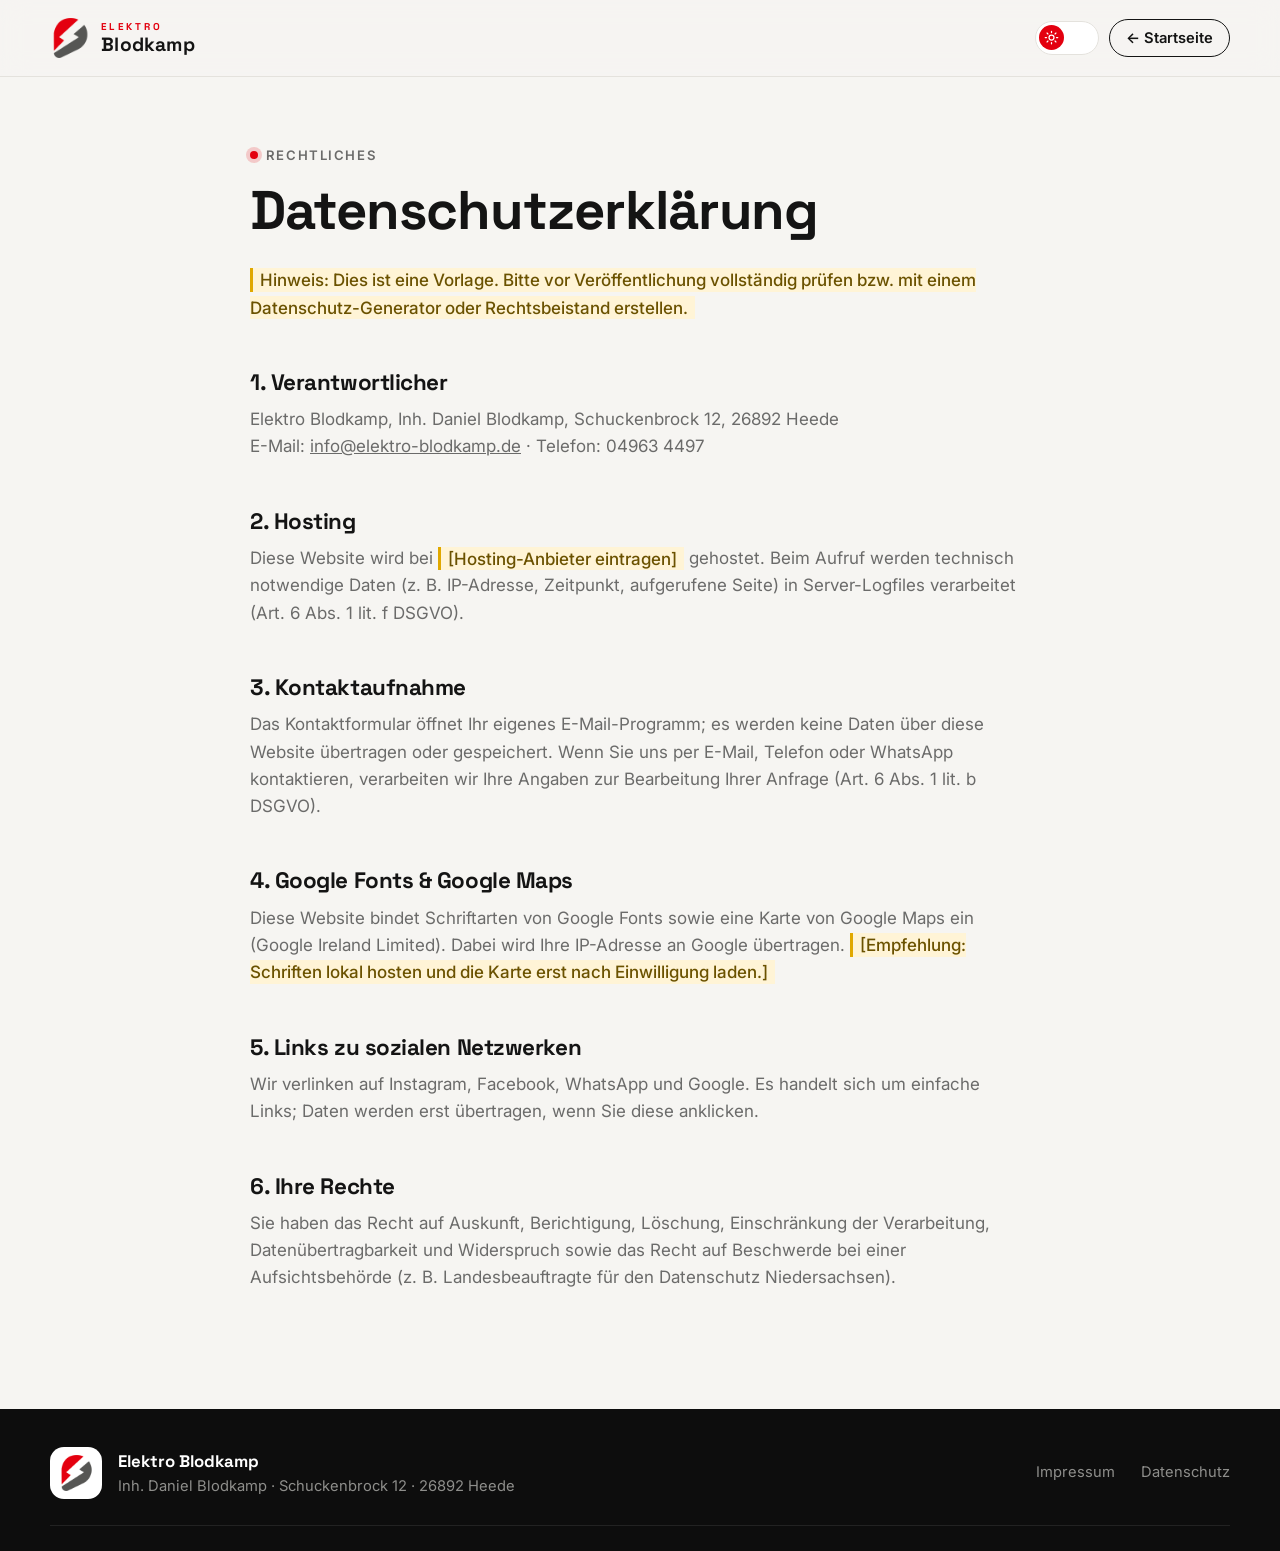
==== datenschutz.html @ ff8bacea "Website Elektro Blodkamp Co-Authored-By: Claude Opus 5.5 <noreply@anthropic.com>" ====
<!doctype html>
<html lang="de">
<head>
  <meta charset="utf-8">
  <meta name="viewport" content="width=device-width, initial-scale=1">
  <title>Datenschutz – Elektro Blodkamp</title>
  <meta name="robots" content="noindex">
  <link rel="icon" type="image/png" href="assets/logo.png">
  <link rel="preconnect" href="https://fonts.googleapis.com">
  <link rel="preconnect" href="https://fonts.gstatic.com" crossorigin>
  <link href="https://fonts.googleapis.com/css2?family=Space+Grotesk:wght@500;600;700&family=Inter:wght@400;500;600&display=swap" rel="stylesheet">
  <script>
    (function () {
      var t = null;
      try { t = localStorage.getItem('theme'); } catch (e) {}
      if (!t) t = window.matchMedia && matchMedia('(prefers-color-scheme: dark)').matches ? 'dark' : 'light';
      document.documentElement.setAttribute('data-theme', t);
    })();
  </script>
  <link rel="stylesheet" href="styles.css">
</head>
<body>
  <header class="nav is-scrolled">
    <div class="container nav__inner">
      <a href="index.html" class="brand" aria-label="Zur Startseite">
        <img src="assets/logo.png" alt="" width="40" height="40" class="logo-l">
        <img src="assets/logo-dark.png" alt="" width="40" height="40" class="logo-d">
        <span class="brand__text"><small>Elektro</small>Blodkamp</span>
      </a>
      <div class="nav__actions">
        <button class="theme-toggle" type="button" aria-label="Dunklen Modus aktivieren" aria-pressed="false">
          <span class="theme-toggle__knob">
            <svg class="i-sun" viewBox="0 0 24 24" aria-hidden="true"><circle cx="12" cy="12" r="4"/><path d="M12 2v2M12 20v2M4.9 4.9l1.4 1.4M17.7 17.7l1.4 1.4M2 12h2M20 12h2M4.9 19.1l1.4-1.4M17.7 6.3l1.4-1.4"/></svg>
            <svg class="i-moon" viewBox="0 0 24 24" aria-hidden="true"><path d="M21 12.8A9 9 0 1 1 11.2 3a7 7 0 0 0 9.8 9.8Z"/></svg>
          </span>
        </button>
        <a href="index.html" class="btn btn--small btn--ghost">← Startseite</a>
      </div>
    </div>
  </header>

  <main class="legal">
    <div class="container">
      <p class="eyebrow"><span class="dot"></span>Rechtliches</p>
      <h1>Datenschutzerklärung</h1>
      <p><span class="todo">Hinweis: Dies ist eine Vorlage. Bitte vor Veröffentlichung vollständig prüfen bzw. mit einem Datenschutz-Generator oder Rechtsbeistand erstellen.</span></p>

      <h2>1. Verantwortlicher</h2>
      <p>Elektro Blodkamp, Inh. Daniel Blodkamp, Schuckenbrock 12, 26892 Heede<br>
         E-Mail: <a href="mailto:info@elektro-blodkamp.de">info@elektro-blodkamp.de</a> · Telefon: 04963 4497</p>

      <h2>2. Hosting</h2>
      <p>Diese Website wird bei <span class="todo">[Hosting-Anbieter eintragen]</span> gehostet. Beim Aufruf werden technisch notwendige Daten (z. B. IP-Adresse, Zeitpunkt, aufgerufene Seite) in Server-Logfiles verarbeitet (Art. 6 Abs. 1 lit. f DSGVO).</p>

      <h2>3. Kontaktaufnahme</h2>
      <p>Das Kontaktformular öffnet Ihr eigenes E-Mail-Programm; es werden keine Daten über diese Website übertragen oder gespeichert. Wenn Sie uns per E-Mail, Telefon oder WhatsApp kontaktieren, verarbeiten wir Ihre Angaben zur Bearbeitung Ihrer Anfrage (Art. 6 Abs. 1 lit. b DSGVO).</p>

      <h2>4. Google Fonts &amp; Google Maps</h2>
      <p>Diese Website bindet Schriftarten von Google Fonts sowie eine Karte von Google Maps ein (Google Ireland Limited). Dabei wird Ihre IP-Adresse an Google übertragen. <span class="todo">[Empfehlung: Schriften lokal hosten und die Karte erst nach Einwilligung laden.]</span></p>

      <h2>5. Links zu sozialen Netzwerken</h2>
      <p>Wir verlinken auf Instagram, Facebook, WhatsApp und Google. Es handelt sich um einfache Links; Daten werden erst übertragen, wenn Sie diese anklicken.</p>

      <h2>6. Ihre Rechte</h2>
      <p>Sie haben das Recht auf Auskunft, Berichtigung, Löschung, Einschränkung der Verarbeitung, Datenübertragbarkeit und Widerspruch sowie das Recht auf Beschwerde bei einer Aufsichtsbehörde (z. B. Landesbeauftragte für den Datenschutz Niedersachsen).</p>
    </div>
  </main>

  <footer class="footer">
    <div class="container footer__inner">
      <div class="footer__brand">
        <span class="footer__logo"><img src="assets/logo.png" alt="" width="36" height="36"></span>
        <div><strong>Elektro Blodkamp</strong><span>Inh. Daniel Blodkamp · Schuckenbrock 12 · 26892 Heede</span></div>
      </div>
      <nav class="footer__links" aria-label="Rechtliches">
        <a href="impressum.html">Impressum</a>
        <a href="datenschutz.html">Datenschutz</a>
      </nav>
    </div>
  </footer>
  <script src="theme.js"></script>
</body>
</html>
---- styles.css ----
/* ===== Tokens ===== */
:root {
  --red: #E3000F;
  --red-dark: #B8000C;
  --grey: #575756;
  --ink: #141414;
  --ink-2: #1E1E1E;
  --text: #2B2B2B;
  --muted: #6B6B6A;
  --bg: #F6F5F2;
  --surface: #FFFFFF;
  --line: #E4E2DD;
  --night: #141414;
  --on-ink: #FFFFFF;
  --nav-bg: rgba(246, 245, 242, .82);
  --soft: #EFEDE8;
  --field-focus: #FFFFFF;
  --about-a: #FFFFFF;
  --about-b: #ECEAE5;
  --ok-bg: #E7F6EE;
  --mid-bg: #FFF5D9;
  --high-bg: #FDE6E7;
  --radius: 22px;
  --shadow: 0 20px 50px -20px rgba(20, 20, 20, .25);
  --font-head: "Space Grotesk", system-ui, sans-serif;
  --font-body: "Inter", system-ui, sans-serif;
  --ease: cubic-bezier(.2, .7, .2, 1);
}

/* ===== Dark Mode ===== */
:root[data-theme="dark"] {
  color-scheme: dark;
  --ink: #F3F2EF;
  --on-ink: #111112;
  --text: #D9D8D4;
  --muted: #9E9D99;
  --bg: #0E0E0F;
  --surface: #18181A;
  --line: #2A2A2D;
  --night: #050506;
  --ink-2: #141416;
  --nav-bg: rgba(14, 14, 15, .82);
  --soft: #131315;
  --field-focus: #1F1F22;
  --about-a: #1E1E21;
  --about-b: #121214;
  --ok-bg: #102A1D;
  --mid-bg: #2E2508;
  --high-bg: #33090C;
  --shadow: 0 20px 50px -20px rgba(0, 0, 0, .7);
}
[data-theme="dark"] .section--dark, [data-theme="dark"] .section--contact,
[data-theme="dark"] .ticker { border-block: 1px solid var(--line); }
[data-theme="dark"] .card--featured { background: linear-gradient(160deg, #2A0709 0%, #18181A 70%); border-color: rgba(227, 0, 15, .35); }
[data-theme="dark"] .card--featured .card__num { color: #3A1A1C; }
[data-theme="dark"] .hero__grid { opacity: .35; }
[data-theme="dark"] .orb { opacity: .7; }
[data-theme="dark"] .form { border: 1px solid var(--line); }
[data-theme="dark"] .map iframe { filter: grayscale(1) invert(.92) hue-rotate(180deg) contrast(.9); }
[data-theme="dark"] .footer { background: #050506; border-top: 1px solid var(--line); }
[data-theme="dark"] .todo { background: #2E2508; color: #F5D27A; }

/* Logo-Varianten */
.logo-d { display: none !important; }
[data-theme="dark"] .logo-l { display: none !important; }
[data-theme="dark"] .logo-d { display: block !important; }

*, *::before, *::after { box-sizing: border-box; }
html { scroll-behavior: smooth; scroll-padding-top: 84px; }
body {
  margin: 0;
  font-family: var(--font-body);
  font-size: 17px;
  line-height: 1.6;
  color: var(--text);
  background: var(--bg);
  -webkit-font-smoothing: antialiased;
  overflow-x: hidden;
  transition: background-color .35s, color .35s;
}
img { max-width: 100%; height: auto; display: block; }
[hidden] { display: none !important; }
a { color: inherit; }
h1, h2, h3 { font-family: var(--font-head); color: var(--ink); line-height: 1.08; letter-spacing: -.02em; margin: 0 0 .5em; }
h1 { font-size: clamp(2.6rem, 6.4vw, 5.2rem); font-weight: 700; }
h2 { font-size: clamp(2rem, 4.2vw, 3.3rem); font-weight: 700; }
h3 { font-size: 1.35rem; font-weight: 600; }
p { margin: 0 0 1em; }
svg { width: 1.2em; height: 1.2em; fill: none; stroke: currentColor; stroke-width: 2; stroke-linecap: round; stroke-linejoin: round; }

.container { width: min(1180px, 100% - 32px); margin-inline: auto; }
.hl { color: var(--red); }

.eyebrow {
  display: inline-flex; align-items: center; gap: .6em;
  font-size: .82rem; font-weight: 600; letter-spacing: .12em; text-transform: uppercase;
  color: var(--grey); margin-bottom: 1.2em;
}
.eyebrow--light { color: #BDBDBA; }
.dot { width: 8px; height: 8px; border-radius: 50%; background: var(--red); box-shadow: 0 0 0 4px rgba(227, 0, 15, .18); }

/* ===== Buttons ===== */
.btn {
  display: inline-flex; align-items: center; justify-content: center; gap: .55em;
  padding: .95em 1.5em; border-radius: 999px; border: 1.5px solid transparent;
  font: 600 1rem var(--font-body); text-decoration: none; cursor: pointer;
  transition: transform .25s var(--ease), background .25s, box-shadow .25s, color .25s;
}
.btn svg { transition: transform .25s var(--ease); }
.btn:hover svg { transform: translateX(3px); }
.btn--red { background: var(--red); color: #fff; box-shadow: 0 10px 30px -10px rgba(227, 0, 15, .6); }
.btn--red:hover { background: var(--red-dark); transform: translateY(-2px); }
.btn--ghost { border-color: var(--ink); color: var(--ink); }
.btn--ghost:hover { background: var(--ink); color: var(--on-ink); }
.btn--small { padding: .6em 1.1em; font-size: .92rem; }
.btn--block { width: 100%; }
.btn:focus-visible, a:focus-visible, button:focus-visible, input:focus-visible, textarea:focus-visible { outline: 3px solid var(--red); outline-offset: 3px; }

/* ===== Nav ===== */
.nav {
  position: fixed; inset: 0 0 auto; z-index: 50;
  transition: background .3s, box-shadow .3s, backdrop-filter .3s;
}
.nav.is-scrolled { background: var(--nav-bg); backdrop-filter: blur(14px); box-shadow: 0 1px 0 var(--line); }
.nav__inner { display: flex; align-items: center; justify-content: space-between; height: 76px; }
.brand { display: flex; align-items: center; gap: .7rem; text-decoration: none; }
.brand img { width: 40px; height: 40px; }
.brand__text { font: 700 1.2rem/1 var(--font-head); color: var(--ink); letter-spacing: .01em; display: flex; flex-direction: column; }
.brand__text small { font-size: .62rem; letter-spacing: .32em; text-transform: uppercase; color: var(--red); margin-bottom: 3px; }
.nav__links { display: flex; align-items: center; gap: 2rem; }
.nav__links a:not(.btn) { text-decoration: none; font-weight: 500; color: var(--ink); position: relative; }
.nav__links a:not(.btn)::after {
  content: ""; position: absolute; left: 0; right: 100%; bottom: -4px; height: 2px; background: var(--red);
  transition: right .3s var(--ease);
}
.nav__links a:not(.btn):hover::after { right: 0; }
.nav__actions { display: flex; align-items: center; gap: .6rem; }
.theme-toggle {
  position: relative; width: 64px; height: 34px; border-radius: 999px; cursor: pointer;
  border: 1.5px solid var(--line); background: var(--surface); padding: 0; flex: none;
  transition: background .3s, border-color .3s;
}
.theme-toggle:hover { border-color: var(--red); }
.theme-toggle__knob {
  position: absolute; top: 3px; left: 3px; width: 25px; height: 25px; border-radius: 50%;
  display: grid; place-items: center; background: var(--red); color: #fff;
  transition: transform .4s var(--ease);
}
.theme-toggle__knob svg { width: 15px; height: 15px; position: absolute; transition: opacity .3s, transform .4s var(--ease); }
.theme-toggle .i-moon { opacity: 0; transform: rotate(-90deg); }
[data-theme="dark"] .theme-toggle__knob { transform: translateX(30px); }
[data-theme="dark"] .theme-toggle .i-sun { opacity: 0; transform: rotate(90deg); }
[data-theme="dark"] .theme-toggle .i-moon { opacity: 1; transform: none; }
.nav__toggle { display: none; background: none; border: 0; width: 44px; height: 44px; cursor: pointer; position: relative; }
.nav__toggle span { position: absolute; left: 10px; right: 10px; height: 2px; background: var(--ink); transition: transform .3s var(--ease), top .3s; }
.nav__toggle span:first-child { top: 17px; }
.nav__toggle span:last-child { top: 25px; }
.nav__toggle[aria-expanded="true"] span:first-child { top: 21px; transform: rotate(45deg); }
.nav__toggle[aria-expanded="true"] span:last-child { top: 21px; transform: rotate(-45deg); }

/* ===== Hero ===== */
.hero { position: relative; padding: 150px 0 90px; overflow: hidden; }
.hero__grid {
  position: absolute; inset: 0;
  background-image: linear-gradient(var(--line) 1px, transparent 1px), linear-gradient(90deg, var(--line) 1px, transparent 1px);
  background-size: 56px 56px;
  mask-image: radial-gradient(ellipse 70% 60% at 70% 40%, #000 20%, transparent 75%);
  -webkit-mask-image: radial-gradient(ellipse 70% 60% at 70% 40%, #000 20%, transparent 75%);
  opacity: .8;
}
.hero__inner { position: relative; display: grid; grid-template-columns: 1.1fr .9fr; gap: 3rem; align-items: center; }
.lead { font-size: 1.2rem; color: var(--muted); max-width: 33ch; }
.hero__cta { display: flex; flex-wrap: wrap; gap: .8rem; margin: 2rem 0 2.6rem; }
.hero__facts { list-style: none; padding: 0; margin: 0; display: flex; gap: 2.4rem; flex-wrap: wrap; }
.hero__facts li { display: flex; flex-direction: column; padding-left: 1rem; border-left: 2px solid var(--red); }
.hero__facts strong { font: 700 1.5rem var(--font-head); color: var(--ink); }
.hero__facts span { font-size: .9rem; color: var(--muted); }

.hero__visual { position: relative; aspect-ratio: 1; max-width: 520px; justify-self: center; width: 100%; }
.orb {
  position: absolute; inset: 8%; border-radius: 50%;
  background: radial-gradient(circle at 35% 30%, rgba(227, 0, 15, .22), transparent 60%), radial-gradient(circle at 70% 75%, rgba(87, 87, 86, .2), transparent 60%);
  filter: blur(30px);
  animation: pulse 6s ease-in-out infinite;
}
.hero__logo { position: relative; width: 78%; margin: 11% auto 0; filter: drop-shadow(0 30px 40px rgba(0, 0, 0, .18)); animation: float 7s ease-in-out infinite; }
.chip {
  position: absolute; display: flex; align-items: center; gap: .55rem;
  background: var(--surface); padding: .7rem 1rem; border-radius: 14px; box-shadow: var(--shadow);
  font-weight: 600; font-size: .92rem; color: var(--ink); white-space: nowrap;
  animation: float 6s ease-in-out infinite;
}
.chip__icon { display: grid; place-items: center; width: 28px; height: 28px; border-radius: 8px; background: rgba(227, 0, 15, .1); color: var(--red); font-size: .9rem; }
.chip--a { top: 12%; left: -4%; animation-delay: -2s; }
.chip--b { bottom: 10%; right: -2%; animation-delay: -4s; }

@keyframes float { 0%, 100% { transform: translateY(0); } 50% { transform: translateY(-14px); } }
@keyframes pulse { 0%, 100% { transform: scale(1); opacity: .9; } 50% { transform: scale(1.08); opacity: 1; } }

/* ===== Ticker ===== */
.ticker { background: var(--night); color: #fff; overflow: hidden; padding: 1.1rem 0; transform: rotate(-1.2deg) scale(1.02); }
.ticker__track { display: flex; gap: 2rem; width: max-content; animation: marquee 30s linear infinite; font: 600 1.15rem var(--font-head); text-transform: uppercase; letter-spacing: .04em; }
.ticker__track i { color: var(--red); font-style: normal; }
@keyframes marquee { to { transform: translateX(-50%); } }

/* ===== Sections ===== */
.section { padding: clamp(80px, 11vw, 140px) 0; }
.section__head { max-width: 760px; margin-bottom: 3.5rem; }
.section--dark { background: var(--night); color: #CFCFCC; position: relative; overflow: hidden; }
.section--dark h2, .section--dark h3 { color: #fff; }

/* Cards */
.cards { display: grid; grid-template-columns: repeat(3, 1fr); gap: 1.5rem; }
.card {
  position: relative; background: var(--surface); border: 1px solid var(--line); border-radius: var(--radius);
  padding: 2.2rem 2rem 2rem; overflow: hidden;
  transition: transform .4s var(--ease), box-shadow .4s var(--ease), border-color .4s;
}
.card::before {
  content: ""; position: absolute; inset: auto 0 0; height: 4px; background: var(--red);
  transform: scaleX(0); transform-origin: left; transition: transform .5s var(--ease);
}
.card:hover { transform: translateY(-6px); box-shadow: var(--shadow); border-color: transparent; }
.card:hover::before { transform: scaleX(1); }
.card__num { position: absolute; top: 1.4rem; right: 1.6rem; font: 700 3.2rem/1 var(--font-head); color: var(--line); }
.card__icon { width: 64px; height: 64px; border-radius: 18px; display: grid; place-items: center; background: rgba(227, 0, 15, .08); color: var(--red); margin-bottom: 1.6rem; }
.card__icon svg { width: 34px; height: 34px; stroke-width: 2.2; }
.card p { color: var(--muted); }
.card__list { list-style: none; padding: 1.2rem 0 0; margin: 1.2rem 0 0; border-top: 1px dashed var(--line); }
.card__list li { padding: .3rem 0 .3rem 1.6rem; position: relative; font-weight: 500; font-size: .95rem; }
.card__list li::before { content: ""; position: absolute; left: 0; top: .78em; width: 10px; height: 2px; background: var(--red); }
.card--featured { background: var(--night); border-color: var(--night); }
.card--featured h3 { color: #fff; }
.card--featured p { color: #B5B5B2; }
.card--featured .card__list { border-color: #3A3A3A; color: #E8E8E6; }
.card--featured .card__num { color: #2C2C2C; }
.card--featured .card__icon { background: var(--red); color: #fff; }

/* Steps */
.steps { list-style: none; padding: 0; margin: 0; display: grid; grid-template-columns: repeat(4, 1fr); gap: 1.5rem; position: relative; z-index: 1; }
.step { padding: 1.8rem; border: 1px solid #2E2E2E; border-radius: var(--radius); background: var(--ink-2); transition: border-color .3s, transform .3s var(--ease); }
.step:hover { border-color: var(--red); transform: translateY(-4px); }
.step__n {
  display: grid; place-items: center; width: 46px; height: 46px; border-radius: 50%;
  background: var(--red); color: #fff; font: 700 1.1rem var(--font-head); margin-bottom: 1.4rem;
  box-shadow: 0 0 0 6px rgba(227, 0, 15, .15);
}
.step p { font-size: .96rem; margin: 0; }
.bolt-line { margin-top: 3.5rem; height: 40px; }
.bolt-line svg { width: 100%; height: 100%; stroke: var(--red); stroke-width: 2.5; stroke-dasharray: 1600; stroke-dashoffset: 1600; filter: drop-shadow(0 0 6px rgba(227, 0, 15, .8)); }
.bolt-line.is-visible svg { animation: draw 2.2s var(--ease) forwards; }
@keyframes draw { to { stroke-dashoffset: 0; } }

/* About */
.about { display: grid; grid-template-columns: .9fr 1.1fr; gap: clamp(2rem, 6vw, 5rem); align-items: center; }
.about__visual { position: relative; }
.about__card {
  aspect-ratio: 4/5; border-radius: 28px; display: grid; place-items: center;
  background: linear-gradient(160deg, var(--about-a) 0%, var(--about-b) 100%); border: 1px solid var(--line); box-shadow: var(--shadow);
  overflow: hidden; position: relative;
}
.about__card::after {
  content: ""; position: absolute; inset: 0;
  background: repeating-linear-gradient(135deg, transparent 0 22px, rgba(0, 0, 0, .025) 22px 23px);
}
.about__card img { width: 62%; position: relative; z-index: 1; }
.about__badge {
  position: absolute; bottom: -1.4rem; right: -1rem; background: var(--red); color: #fff;
  padding: 1.1rem 1.4rem; border-radius: 18px; box-shadow: 0 18px 40px -14px rgba(227, 0, 15, .7);
  display: flex; flex-direction: column;
}
.about__badge strong { font: 700 1.5rem/1.1 var(--font-head); }
.about__badge span { font-size: .9rem; opacity: .9; }
.about__copy p { color: var(--muted); }
.about__copy p strong { color: var(--ink); }
.checks { list-style: none; padding: 0; margin: 1.6rem 0 2rem; }
.checks li { position: relative; padding: .45rem 0 .45rem 2.2rem; font-weight: 500; }
.checks li::before {
  content: ""; position: absolute; left: 0; top: .55rem; width: 22px; height: 22px; border-radius: 50%;
  background: var(--red) url("data:image/svg+xml,%3Csvg xmlns='http://www.w3.org/2000/svg' viewBox='0 0 24 24' fill='none' stroke='white' stroke-width='3' stroke-linecap='round' stroke-linejoin='round'%3E%3Cpath d='m6 12 4 4 8-8'/%3E%3C/svg%3E") center/14px no-repeat;
}
.socials { display: flex; gap: .7rem; }
.socials a {
  display: grid; place-items: center; width: 48px; height: 48px; border-radius: 14px;
  border: 1.5px solid var(--line); background: var(--surface); color: var(--ink); transition: .25s var(--ease);
}
.socials a:hover { background: var(--red); color: #fff; border-color: var(--red); transform: translateY(-3px); }

/* Contact */
.section--contact { background: var(--night); color: #CFCFCC; position: relative; overflow: hidden; }
.section--contact::before {
  content: ""; position: absolute; width: 700px; height: 700px; border-radius: 50%; right: -200px; top: -250px;
  background: radial-gradient(circle, rgba(227, 0, 15, .28), transparent 65%);
}
.section--contact h2 { color: #fff; }
.contact { position: relative; display: grid; grid-template-columns: 1fr 1fr; gap: clamp(2rem, 5vw, 4rem); align-items: start; }
.contact__list { list-style: none; padding: 0; margin: 2rem 0; display: grid; gap: 1.1rem; }
.contact__list li { display: flex; align-items: center; gap: 1rem; }
.ci { flex: none; display: grid; place-items: center; width: 50px; height: 50px; border-radius: 14px; background: #232323; color: var(--red); border: 1px solid #333; }
.contact__list small { display: block; font-size: .78rem; text-transform: uppercase; letter-spacing: .1em; color: #8E8E8B; }
.contact__list a, .contact__list span { color: #fff; text-decoration: none; font-weight: 500; font-size: 1.05rem; word-break: break-word; }
.contact__list a:hover { color: var(--red); }
.map { border-radius: var(--radius); overflow: hidden; border: 1px solid #333; height: 240px; }
.map iframe { width: 100%; height: 100%; border: 0; filter: grayscale(1) contrast(1.05); transition: filter .4s; }
.map:hover iframe { filter: none; }

.form { background: var(--surface); color: var(--text); border-radius: 28px; padding: clamp(1.6rem, 4vw, 2.6rem); box-shadow: 0 40px 80px -30px rgba(0, 0, 0, .6); }
.form h3 { font-size: 1.6rem; margin-bottom: .3rem; }
.form__hint { font-size: .9rem; color: var(--muted); margin-bottom: 1.6rem; }
.seg { border: 0; padding: 0; margin: 0 0 1.4rem; display: flex; flex-wrap: wrap; gap: .5rem; }
.seg legend { font-weight: 600; font-size: .9rem; margin-bottom: .6rem; padding: 0; }
.seg label { cursor: pointer; }
.seg input { position: absolute; opacity: 0; pointer-events: none; }
.seg span { display: inline-block; padding: .55em 1.1em; border-radius: 999px; border: 1.5px solid var(--line); font-weight: 500; font-size: .93rem; transition: .2s; }
.seg input:checked + span { background: var(--ink); color: var(--on-ink); border-color: var(--ink); }
.seg input:focus-visible + span { outline: 3px solid var(--red); outline-offset: 2px; }
.field { position: relative; margin-bottom: 1rem; }
.field-row { display: grid; grid-template-columns: 1fr 1fr; gap: 1rem; }
.field input, .field textarea {
  width: 100%; font: 500 1rem var(--font-body); color: var(--ink);
  padding: 1.45rem 1rem .55rem; border: 1.5px solid var(--line); border-radius: 14px; background: var(--bg);
  transition: border-color .2s, background .2s; resize: vertical;
}
.field input:focus, .field textarea:focus { border-color: var(--ink); background: var(--field-focus); outline: none; }
.field label {
  position: absolute; left: 1rem; top: 1rem; color: var(--muted); pointer-events: none;
  transition: .2s var(--ease); transform-origin: left top;
}
.field input:focus + label, .field input:not(:placeholder-shown) + label,
.field textarea:focus + label, .field textarea:not(:placeholder-shown) + label { top: .45rem; transform: scale(.76); color: var(--red); }
.field.is-invalid input, .field.is-invalid textarea { border-color: var(--red); }
.consent { display: flex; gap: .7rem; align-items: flex-start; font-size: .9rem; color: var(--muted); margin: .4rem 0 1.4rem; cursor: pointer; }
.consent input { accent-color: var(--red); width: 18px; height: 18px; margin-top: .15rem; flex: none; }
.form__error { color: var(--red); font-weight: 500; font-size: .92rem; margin: .8rem 0 0; min-height: 1.2em; }

/* Footer */
.footer { background: #0D0D0D; color: #8E8E8B; padding: 2.4rem 0 1.6rem; font-size: .92rem; }
.footer__inner { display: flex; justify-content: space-between; align-items: center; gap: 1.5rem; flex-wrap: wrap; padding-bottom: 1.6rem; border-bottom: 1px solid #222; }
.footer__brand { display: flex; align-items: center; gap: 1rem; }
.footer__brand strong { display: block; color: #fff; font-family: var(--font-head); font-size: 1.05rem; }
.footer__logo { display: grid; place-items: center; width: 52px; height: 52px; border-radius: 14px; background: #fff; flex: none; }
.footer__links { display: flex; gap: 1.6rem; }
.footer__links a { text-decoration: none; }
.footer__links a:hover { color: #fff; }
.footer__copy { padding-top: 1.4rem; font-size: .85rem; }

/* Floating WhatsApp */
.fab {
  position: fixed; right: 20px; bottom: 20px; z-index: 40; width: 58px; height: 58px; border-radius: 50%;
  display: grid; place-items: center; background: #25D366; color: #fff; box-shadow: 0 12px 30px -8px rgba(37, 211, 102, .7);
  transition: transform .25s var(--ease);
}
.fab svg { width: 28px; height: 28px; fill: currentColor; stroke: none; }
.fab:hover { transform: scale(1.08); }

/* Reveal */
.reveal { opacity: 0; transform: translateY(28px); transition: opacity .8s var(--ease), transform .8s var(--ease); }
.reveal.is-visible { opacity: 1; transform: none; }
.cards .reveal:nth-child(2), .steps .reveal:nth-child(2) { transition-delay: .1s; }
.cards .reveal:nth-child(3), .steps .reveal:nth-child(3) { transition-delay: .2s; }
.steps .reveal:nth-child(4) { transition-delay: .3s; }

.section--tight { padding: clamp(56px, 7vw, 90px) 0; }
.section--soft { background: var(--soft); }
.inline-link { color: var(--red); font-weight: 600; text-decoration: none; }
.btn--white { background: #fff; color: #141414; }
.btn--white:hover { transform: translateY(-2px); box-shadow: 0 12px 30px -10px rgba(0, 0, 0, .4); }
.btn--outline-light { border-color: rgba(255, 255, 255, .5); color: #fff; }
.btn--outline-light:hover { background: rgba(255, 255, 255, .12); border-color: #fff; }

/* Perks */
.perks { display: grid; grid-template-columns: repeat(4, 1fr); gap: 1.2rem; margin-top: 1rem; }
.perk { padding: 1.6rem; border-radius: var(--radius); background: var(--surface); border: 1px solid var(--line); }
.perk__icon { display: grid; place-items: center; width: 48px; height: 48px; border-radius: 14px; background: var(--ink); color: var(--on-ink); margin-bottom: 1.1rem; transition: background .3s, transform .3s var(--ease); }
.perk:hover .perk__icon { background: var(--red); transform: rotate(-8deg) scale(1.05); }
.perk h3 { font-size: 1.12rem; margin-bottom: .35rem; }
.perk p { color: var(--muted); font-size: .95rem; margin: 0; }

/* Extras */
.extras { margin-top: 3rem; padding: clamp(1.6rem, 4vw, 2.6rem); border-radius: 28px; background: var(--surface); border: 1px solid var(--line); }
.extras__title { font-size: 1.5rem; margin-bottom: 1.6rem; }
.extras__grid { display: grid; grid-template-columns: repeat(3, 1fr); gap: 1.6rem 2rem; }
.extra { display: flex; gap: 1rem; align-items: flex-start; }
.extra__icon { flex: none; display: grid; place-items: center; width: 46px; height: 46px; border-radius: 12px; background: rgba(227, 0, 15, .08); color: var(--red); }
.extra strong { display: block; color: var(--ink); font-family: var(--font-head); font-size: 1.05rem; margin-bottom: .15rem; }
.extra span { color: var(--muted); font-size: .93rem; line-height: 1.5; }

/* Elektro-Check */
.check { display: grid; grid-template-columns: .9fr 1.1fr; gap: clamp(2rem, 5vw, 4rem); align-items: center; }
.meter { margin-top: 2rem; max-width: 420px; }
.meter__bar { height: 12px; border-radius: 999px; background: linear-gradient(90deg, #2BB673, #F5B400 50%, var(--red)); position: relative; opacity: .9; }
.meter__bar span {
  position: absolute; top: 50%; left: 0; width: 24px; height: 24px; border-radius: 50%; background: var(--surface);
  border: 4px solid var(--ink); transform: translate(-50%, -50%); transition: left .6s var(--ease); box-shadow: 0 4px 10px rgba(0, 0, 0, .2);
}
.meter__labels { display: flex; justify-content: space-between; font-size: .8rem; color: var(--muted); margin-top: .7rem; font-weight: 500; }
.check__box { background: var(--surface); border: 1px solid var(--line); border-radius: 28px; padding: clamp(1.2rem, 3vw, 2rem); box-shadow: var(--shadow); }
.qs { list-style: none; padding: 0; margin: 0; }
.qs li { display: flex; justify-content: space-between; align-items: center; gap: 1rem; padding: .95rem 0; border-bottom: 1px solid var(--line); font-weight: 500; color: var(--ink); }
.yn { display: flex; gap: .35rem; flex: none; }
.yn button {
  font: 600 .88rem var(--font-body); padding: .5em 1em; border-radius: 999px; border: 1.5px solid var(--line);
  background: var(--bg); color: var(--ink); cursor: pointer; transition: .2s;
}
.yn button:hover { border-color: var(--ink); }
.yn button.is-on[data-v="1"] { background: var(--red); border-color: var(--red); color: #fff; }
.yn button.is-on[data-v="0"] { background: var(--ink); border-color: var(--ink); color: var(--on-ink); }
.result { margin-top: 1.4rem; padding: 1.4rem; border-radius: 18px; background: var(--bg); transition: background .4s; }
.result__label { font-size: .78rem; text-transform: uppercase; letter-spacing: .1em; color: var(--muted); font-weight: 600; margin-bottom: .3rem; }
.result h3 { margin-bottom: .3rem; }
.result p { color: var(--muted); }
.result .btn { margin-top: .4rem; }
.result.is-ok { background: var(--ok-bg); }
.result.is-mid { background: var(--mid-bg); }
.result.is-high { background: var(--high-bg); }

/* Einsatzgebiet */
.area { display: grid; grid-template-columns: 1.1fr .9fr; gap: clamp(2rem, 5vw, 4rem); align-items: center; }
.towns { list-style: none; padding: 0; margin: 1.6rem 0; display: flex; flex-wrap: wrap; gap: .5rem; }
.towns li { padding: .45em 1em; border-radius: 999px; background: var(--surface); border: 1px solid var(--line); font-weight: 500; font-size: .93rem; color: var(--ink); transition: .2s; }
.towns li:first-child { background: var(--red); border-color: var(--red); color: #fff; }
.towns li:hover { border-color: var(--red); }
.area__note { color: var(--muted); font-size: .95rem; }
.radar { position: relative; aspect-ratio: 1; max-width: 460px; width: 100%; justify-self: center; border-radius: 50%; background: var(--night); overflow: hidden; box-shadow: var(--shadow); }
.radar__ring { position: absolute; border-radius: 50%; border: 1px dashed rgba(255, 255, 255, .18); inset: var(--i); }
.r1 { --i: 12%; } .r2 { --i: 26%; } .r3 { --i: 40%; }
.radar__sweep {
  position: absolute; inset: 0; border-radius: 50%;
  background: conic-gradient(from 0deg, rgba(227, 0, 15, .45), transparent 22%);
  animation: spin 6s linear infinite;
}
@keyframes spin { to { transform: rotate(360deg); } }
.radar__pin { position: absolute; left: 50%; top: 50%; transform: translate(-50%, -50%); display: flex; flex-direction: column; align-items: center; gap: .4rem; z-index: 2; }
.radar__pin img { width: 64px; height: 64px; padding: 10px; background: #fff; border-radius: 18px; box-shadow: 0 0 0 8px rgba(227, 0, 15, .25); }
.radar__pin span { color: #fff; font: 600 .9rem var(--font-head); }
.radar__dot { position: absolute; left: var(--x); top: var(--y); color: #CFCFCC; font-size: .8rem; font-weight: 500; padding-left: 14px; z-index: 2; }
.radar__dot::before { content: ""; position: absolute; left: 0; top: 50%; width: 8px; height: 8px; margin-top: -4px; border-radius: 50%; background: var(--red); box-shadow: 0 0 10px var(--red); }

/* Social band */
.social-band { display: grid; grid-template-columns: 1fr 1fr; gap: 1.5rem; }
.band { display: block; text-decoration: none; padding: clamp(1.6rem, 4vw, 2.4rem); border-radius: 28px; transition: transform .35s var(--ease), box-shadow .35s; position: relative; overflow: hidden; }
.band:hover { transform: translateY(-5px); box-shadow: var(--shadow); }
.band h3 { margin: .8rem 0 .4rem; }
.band p { margin-bottom: 1.2rem; }
.band__link { font-weight: 600; }
.band--google { background: var(--surface); border: 1px solid var(--line); }
.band--google p { color: var(--muted); }
.band--google .band__link { color: var(--red); }
.stars { color: #F5B400; font-size: 1.5rem; letter-spacing: .1em; }
.band--insta { background: linear-gradient(135deg, #E3000F 0%, #9C0A3B 55%, #3C1F5E 100%); color: #fff; }
.band--insta h3 { color: #fff; }
.band--insta p { color: rgba(255, 255, 255, .85); }
.band__ig { width: 48px; height: 48px; border-radius: 14px; background: rgba(255, 255, 255, .18); display: grid; place-items: center; }
.band__ig svg { width: 26px; height: 26px; }

/* FAQ */
.faq { display: grid; grid-template-columns: .8fr 1.2fr; gap: clamp(2rem, 5vw, 4rem); align-items: start; }
.faq__head { position: sticky; top: 110px; }
.faq__list details { border-bottom: 1px solid var(--line); }
.faq__list summary {
  list-style: none; cursor: pointer; padding: 1.4rem 3rem 1.4rem 0; position: relative;
  font: 600 1.12rem/1.35 var(--font-head); color: var(--ink);
}
.faq__list summary::-webkit-details-marker { display: none; }
.faq__list summary::after {
  content: "+"; position: absolute; right: 0; top: 50%; transform: translateY(-50%);
  width: 34px; height: 34px; border-radius: 50%; display: grid; place-items: center;
  background: var(--surface); border: 1px solid var(--line); font: 500 1.3rem/1 var(--font-body); transition: .3s var(--ease);
}
.faq__list details[open] summary::after { content: "–"; background: var(--red); border-color: var(--red); color: #fff; }
.faq__list summary:hover { color: var(--red); }
.faq__list details p { color: var(--muted); margin: 0; padding: 0 3rem 1.4rem 0; }

/* Career */
.career {
  display: flex; justify-content: space-between; align-items: center; gap: 2rem; flex-wrap: wrap;
  padding: clamp(2rem, 5vw, 3.2rem); border-radius: 32px; color: rgba(255, 255, 255, .85);
  background: radial-gradient(circle at 90% 10%, rgba(255, 255, 255, .18), transparent 40%), var(--red);
  position: relative; overflow: hidden;
}
.career::after {
  content: ""; position: absolute; right: -40px; bottom: -60px; width: 260px; height: 260px; opacity: .12;
  background: url("assets/logo.png") center/contain no-repeat; filter: brightness(0) invert(1);
}
.career__copy { max-width: 560px; position: relative; z-index: 1; }
.career h2 { color: #fff; font-size: clamp(1.8rem, 3.6vw, 2.6rem); }
.career .eyebrow { color: rgba(255, 255, 255, .8); }
.career .dot { background: #fff; box-shadow: 0 0 0 4px rgba(255, 255, 255, .25); }
.career p { margin: 0; }
.career__cta { display: flex; gap: .8rem; flex-wrap: wrap; position: relative; z-index: 1; }

/* Legal pages */
.legal { padding: 140px 0 100px; }
.legal .container { max-width: 780px; }
.legal h1 { font-size: clamp(2.2rem, 5vw, 3.4rem); }
.legal h2 { font-size: 1.4rem; margin-top: 2.2em; }
.legal p, .legal li { color: var(--muted); }
.todo { background: #FFF4D6; border-left: 3px solid #E0A800; padding: .1em .4em; color: #6B5200; font-weight: 500; }

/* ===== Responsive ===== */
@media (max-width: 980px) {
  .hero__inner, .about, .contact { grid-template-columns: 1fr; }
  .hero { padding-top: 120px; }
  .hero__visual { max-width: 400px; order: -1; }
  .cards { grid-template-columns: 1fr; }
  .steps { grid-template-columns: 1fr 1fr; }
  .about__visual { max-width: 420px; }
  .perks { grid-template-columns: 1fr 1fr; }
  .extras__grid { grid-template-columns: 1fr 1fr; }
  .check, .area, .faq, .social-band { grid-template-columns: 1fr; }
  .faq__head { position: static; }
  .radar { max-width: 360px; }
}
@media (max-width: 760px) {
  .nav__toggle { display: block; }
  .nav__links {
    position: fixed; inset: 76px 0 auto; flex-direction: column; align-items: stretch; gap: 0;
    background: var(--bg); padding: .5rem 16px 1.5rem; box-shadow: 0 20px 30px -20px rgba(0, 0, 0, .3);
    transform: translateY(-120%); transition: transform .4s var(--ease); z-index: -1;
  }
  .nav__links.is-open { transform: none; }
  .nav__links a:not(.btn) { padding: 1rem 0; border-bottom: 1px solid var(--line); }
  .nav__links .btn { margin-top: 1rem; }
  .nav { background: var(--nav-bg); backdrop-filter: blur(14px); }
  .steps, .field-row { grid-template-columns: 1fr; }
  .hero__visual { max-width: 280px; }
  .chip { font-size: .8rem; padding: .5rem .75rem; }
  .chip--a { left: -8%; }
  .chip--b { right: -8%; }
  .hero__facts { gap: 1.4rem; }
  .about__badge { right: .5rem; }
  .perks, .extras__grid { grid-template-columns: 1fr; }
  .qs li { flex-direction: column; align-items: flex-start; gap: .6rem; }
  .footer__inner { flex-direction: column; align-items: flex-start; }
}

@media (prefers-reduced-motion: reduce) {
  *, *::before, *::after { animation: none !important; transition: none !important; }
  .reveal { opacity: 1; transform: none; }
  .bolt-line svg { stroke-dashoffset: 0; }
  html { scroll-behavior: auto; }
}
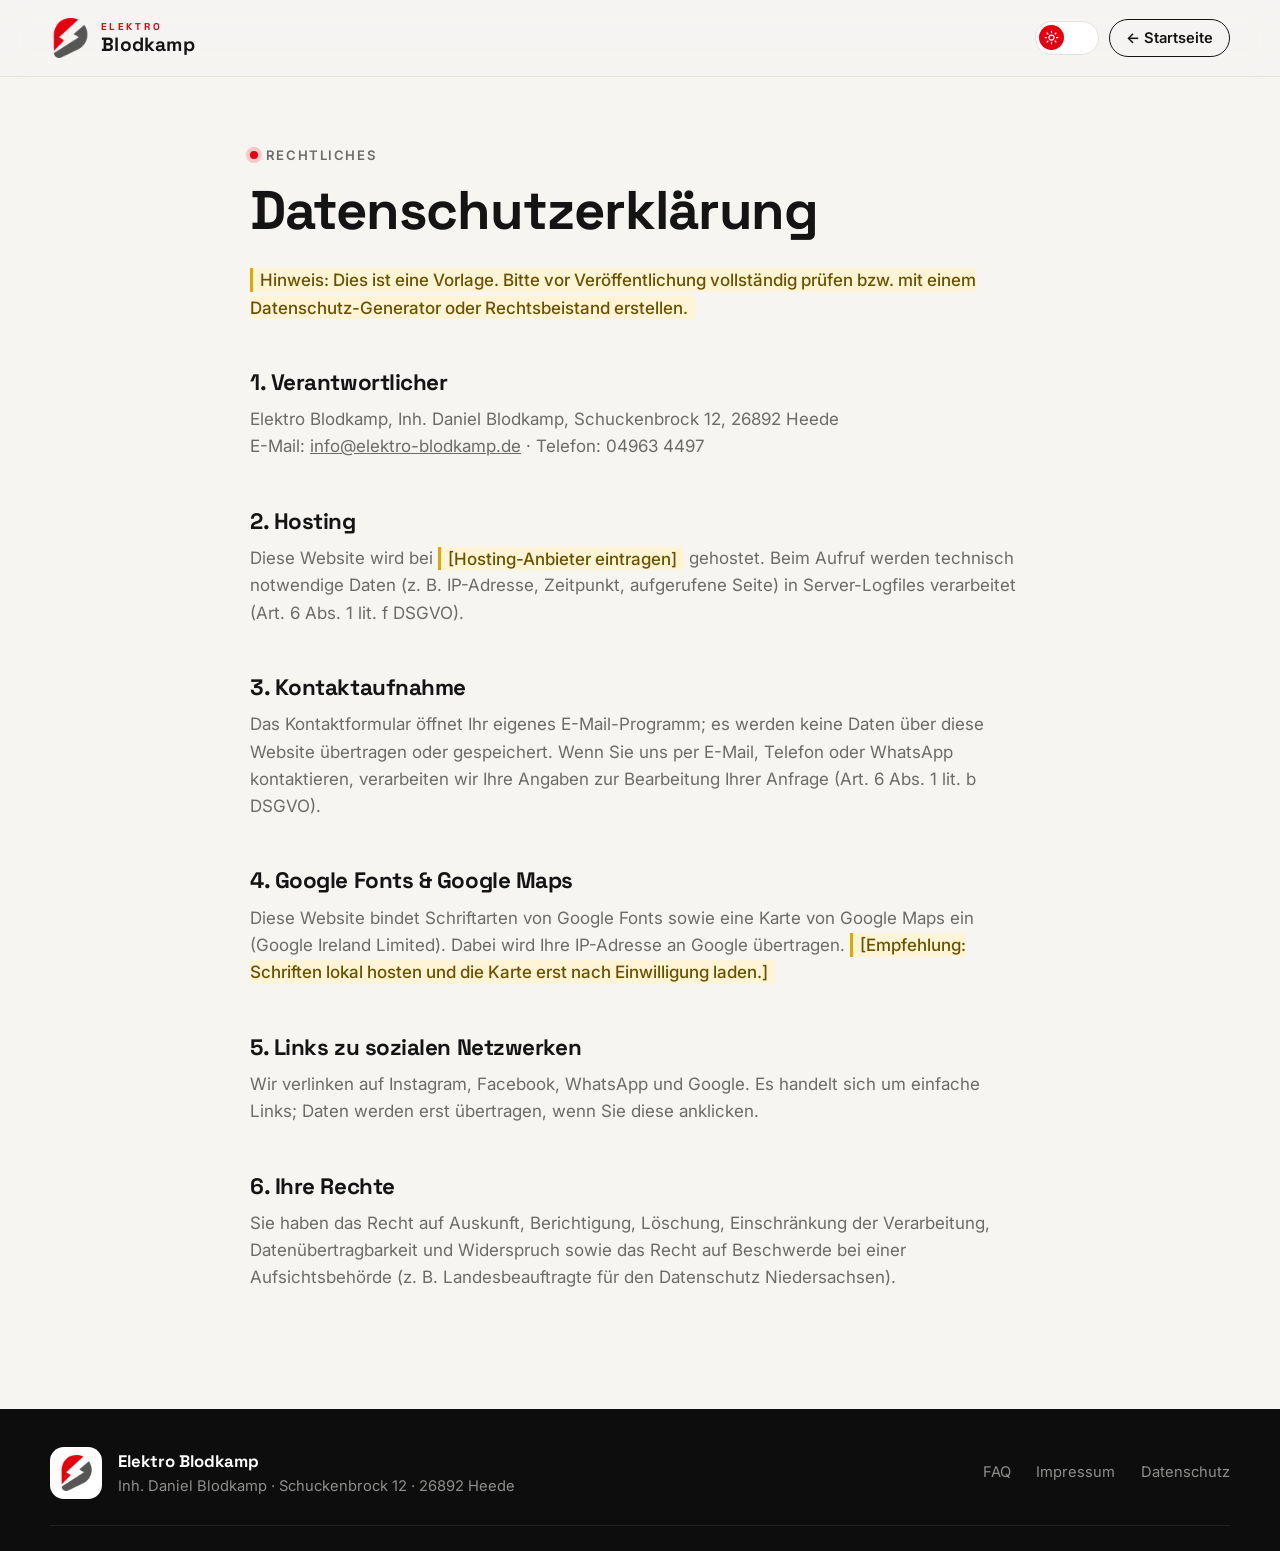
==== commit 9ed0dfb8: "Eigene FAQ-Seite mit Suche, Kategorien und Steckbrief Co-Authored-By: Claude Opus 5.5 <noreply@anthr" ====
--- a/datenschutz.html
+++ b/datenschutz.html
@@ -73,6 +73,7 @@
         <div><strong>Elektro Blodkamp</strong><span>Inh. Daniel Blodkamp · Schuckenbrock 12 · 26892 Heede</span></div>
       </div>
       <nav class="footer__links" aria-label="Rechtliches">
+        <a href="faq.html">FAQ</a>
         <a href="impressum.html">Impressum</a>
         <a href="datenschutz.html">Datenschutz</a>
       </nav>
--- a/styles.css
+++ b/styles.css
@@ -489,6 +489,58 @@
 .career p { margin: 0; }
 .career__cta { display: flex; gap: .8rem; flex-wrap: wrap; position: relative; z-index: 1; }
 
+/* FAQ-Seite */
+.faq-hero { position: relative; padding: 150px 0 40px; overflow: hidden; }
+.faq-hero__inner { position: relative; }
+.faq-hero .lead { max-width: 52ch; }
+.faq-search {
+  position: relative; max-width: 620px; margin: 2rem 0 1.4rem;
+}
+.faq-search svg { position: absolute; left: 1.2rem; top: 50%; transform: translateY(-50%); color: var(--muted); }
+.faq-search input {
+  width: 100%; font: 500 1.05rem var(--font-body); color: var(--ink);
+  padding: 1.05rem 1.2rem 1.05rem 3.2rem; border-radius: 999px;
+  border: 1.5px solid var(--line); background: var(--surface); box-shadow: var(--shadow);
+  transition: border-color .2s;
+}
+.faq-search input:focus { outline: none; border-color: var(--red); }
+.faq-cats { display: flex; flex-wrap: wrap; gap: .5rem; }
+.faq-cats button {
+  font: 600 .9rem var(--font-body); padding: .55em 1.1em; border-radius: 999px; cursor: pointer;
+  border: 1.5px solid var(--line); background: var(--surface); color: var(--ink); transition: .2s;
+}
+.faq-cats button:hover { border-color: var(--red); }
+.faq-cats button.is-on { background: var(--red); border-color: var(--red); color: #fff; }
+
+.section--faqpage { padding-top: 40px; }
+.faq-layout { display: grid; grid-template-columns: 320px 1fr; gap: clamp(2rem, 5vw, 4rem); align-items: start; }
+.profile {
+  position: sticky; top: 100px; background: var(--surface); border: 1px solid var(--line);
+  border-radius: 28px; padding: 1.6rem; box-shadow: var(--shadow);
+}
+.profile__head { display: flex; align-items: center; gap: .9rem; padding-bottom: 1.2rem; border-bottom: 1px solid var(--line); }
+.profile__logo { display: grid; place-items: center; width: 60px; height: 60px; border-radius: 16px; background: var(--bg); flex: none; }
+.profile__logo img { width: 44px; height: 44px; }
+.profile__head strong { display: block; font: 700 1.15rem var(--font-head); color: var(--ink); }
+.profile__head span { font-size: .88rem; color: var(--muted); }
+.profile__list { margin: 1rem 0 1.4rem; display: grid; gap: .8rem; }
+.profile__list div { display: grid; grid-template-columns: 108px 1fr; gap: .6rem; font-size: .93rem; }
+.profile__list dt { color: var(--muted); font-weight: 500; }
+.profile__list dd { margin: 0; color: var(--ink); font-weight: 500; word-break: break-word; }
+.profile__list a { text-decoration: none; }
+.profile__list a:hover { color: var(--red); }
+.profile__cta { display: grid; gap: .6rem; margin-bottom: 1.2rem; }
+
+.faq-group { margin-bottom: 3rem; scroll-margin-top: 100px; }
+.faq-group h2 { font-size: clamp(1.4rem, 2.4vw, 1.8rem); display: flex; align-items: center; gap: .8rem; margin-bottom: .6rem; }
+.faq-group__icon {
+  display: grid; place-items: center; width: 42px; height: 42px; border-radius: 12px; flex: none;
+  background: rgba(227, 0, 15, .1); color: var(--red); font-size: 1.1rem;
+}
+.faq-group .faq__list details p a { color: var(--red); font-weight: 500; }
+.faq-group .faq__list details strong { color: var(--ink); }
+.faq-empty { padding: 2rem; border-radius: 20px; background: var(--surface); border: 1px dashed var(--line); color: var(--muted); text-align: center; }
+.faq-empty a { color: var(--red); font-weight: 600; }
 /* Legal pages */
 .legal { padding: 140px 0 100px; }
 .legal .container { max-width: 780px; }
@@ -509,6 +561,8 @@
   .extras__grid { grid-template-columns: 1fr 1fr; }
   .check, .area, .faq, .social-band { grid-template-columns: 1fr; }
   .faq__head { position: static; }
+  .faq-layout { grid-template-columns: 1fr; }
+  .profile { position: static; order: 2; }
   .radar { max-width: 360px; }
 }
 @media (max-width: 760px) {
